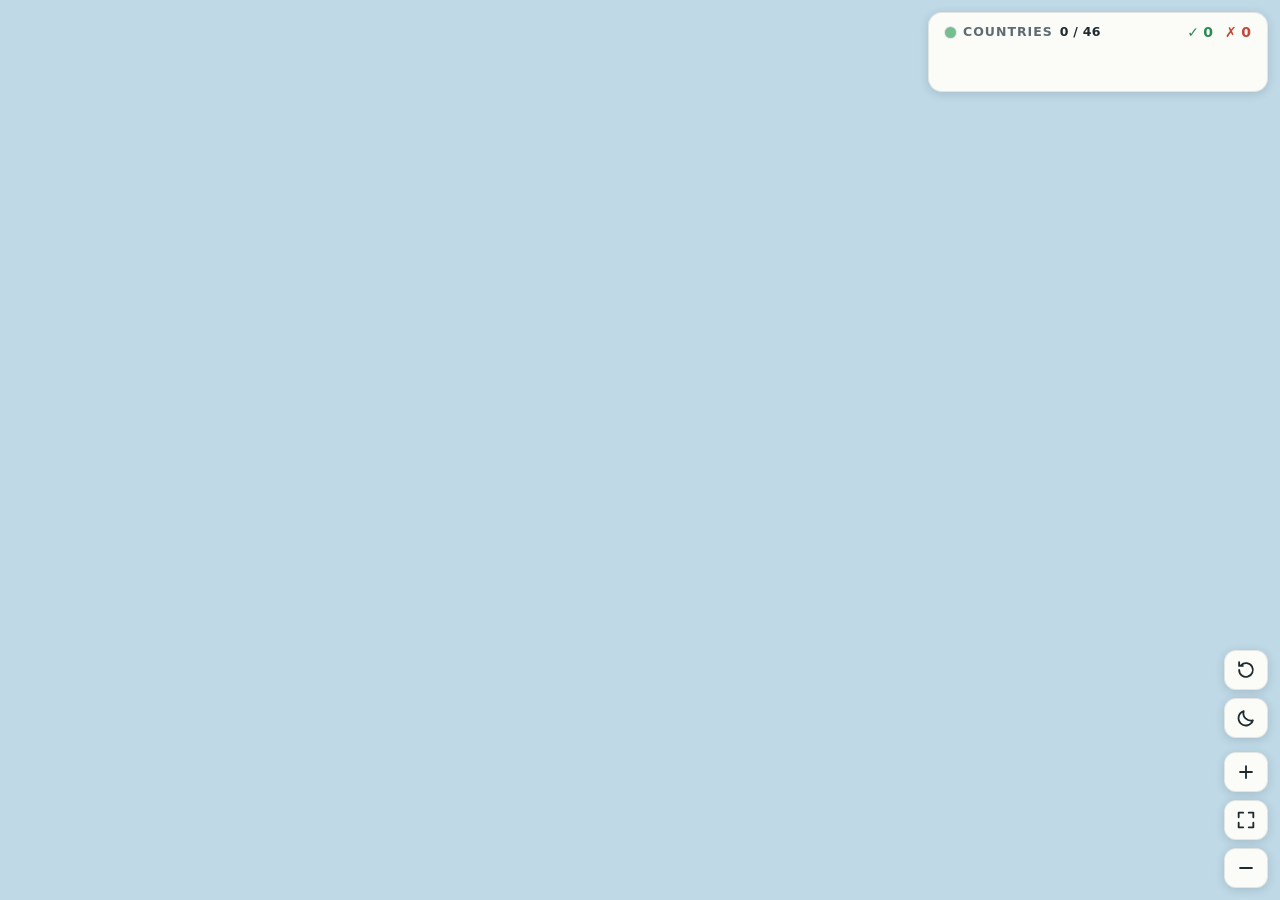
==== images/europe-quiz/site/index.html @ 815c24a9 "europe-quiz: the quiz page Static page on the shared nginx contract: find each country by name, then" ====
<!doctype html>
<html lang="en">
<head>
  <meta charset="utf-8">
  <meta name="viewport" content="width=device-width, initial-scale=1, viewport-fit=cover">
  <title>Europe Quiz · phw</title>
  <meta name="description" content="A map quiz: find Europe's countries by name, then by their capitals.">
  <meta name="color-scheme" content="light dark">
  <meta name="theme-color" content="#bfd9e7">
  <link rel="icon" href="favicon.ico" sizes="32x32">
  <link rel="icon" href="favicon.svg" type="image/svg+xml">
  <link rel="apple-touch-icon" href="apple-touch-icon.png">
  <link rel="stylesheet" href="style.css">
  <script src="theme.js"></script>
  <script type="module" src="main.js"></script>
</head>
<body>
  <div id="map" aria-hidden="true"></div>

  <section id="card" aria-label="Question">
    <div class="card-row">
      <p class="round"><span class="swatch" aria-hidden="true"></span><span id="round">Countries</span> <span id="progress" class="num">0 / 46</span></p>
      <p class="score">
        <span class="ok" title="correct"><span aria-hidden="true">✓</span> <span id="correct" class="num">0</span><span class="sr-only"> correct,</span></span>
        <span class="bad" title="misclicks"><span aria-hidden="true">✗</span> <span id="misses" class="num">0</span><span class="sr-only"> misclicks</span></span>
      </p>
    </div>
    <p id="prompt" aria-live="polite" aria-atomic="true"><span id="prompt-kind" class="sr-only">Find the country:</span> <span id="prompt-text"></span></p>
  </section>

  <p id="toast" role="status"></p>

  <nav id="controls" aria-label="Quiz and map controls">
    <div class="group">
      <button id="reset" class="btn" type="button" aria-label="Reset the quiz">
        <svg class="icon" viewBox="0 0 24 24" aria-hidden="true"><path d="M4.5 12a7.5 7.5 0 1 0 2.2-5.3"/><path d="M4.5 3.5v4h4"/></svg>
        <span class="btn-text">Reset?</span>
      </button>
      <button id="theme" class="btn" type="button" aria-label="Switch to dark theme">
        <svg class="icon icon-moon" viewBox="0 0 24 24" aria-hidden="true"><path d="M19.5 14.5A8 8 0 0 1 9.5 4.5a8 8 0 1 0 10 10z"/></svg>
        <svg class="icon icon-sun" viewBox="0 0 24 24" aria-hidden="true"><circle cx="12" cy="12" r="4"/><path d="M12 2.5v2.5M12 19v2.5M2.5 12H5M19 12h2.5M5.3 5.3l1.8 1.8M16.9 16.9l1.8 1.8M5.3 18.7l1.8-1.8M16.9 7.1l1.8-1.8"/></svg>
      </button>
    </div>
    <div class="group">
      <button id="zoom-out" class="btn" type="button" aria-label="Zoom out">
        <svg class="icon" viewBox="0 0 24 24" aria-hidden="true"><path d="M5.5 12h13"/></svg>
      </button>
      <button id="zoom-fit" class="btn" type="button" aria-label="Show the whole map">
        <svg class="icon" viewBox="0 0 24 24" aria-hidden="true"><path d="M4 9V4h5M20 9V4h-5M4 15v5h5M20 15v5h-5"/></svg>
      </button>
      <button id="zoom-in" class="btn" type="button" aria-label="Zoom in">
        <svg class="icon" viewBox="0 0 24 24" aria-hidden="true"><path d="M5.5 12h13M12 5.5v13"/></svg>
      </button>
    </div>
  </nav>

  <p id="label" aria-live="polite"></p>
  <div id="safe" aria-hidden="true"></div>
  <p class="sr-only">A map quiz of Europe's countries. The first round names a country; find it on the map and click or tap it. The second round names a capital; find the country it is the capital of. Then the rounds start over in a new order. Found countries are coloured, a wrong pick shows the name of the country you picked. Zoom with the buttons, the mouse wheel or a pinch, and drag to move the map; the plus, minus and 0 keys zoom too.</p>
  <noscript><p class="noscript">This map quiz needs JavaScript.</p></noscript>
</body>
</html>
---- images/europe-quiz/site/style.css ----
/* Europe Quiz. Layers, bottom to top: the map (#map: inline SVG, zoomed
   and panned by main.js; the page background is its sea, and the context
   land fades out at the edge of the drawn extent), the question card, the
   controls, and the transient toast and misclick label.

   Two layouts (LANDSCAPE in main.js is the same media query):
   - default (portrait, square-ish): card across the top, controls across
     the bottom; main.js fits the map into the band between them.
   - landscape: card top right, controls in a column bottom right; the map
     uses the full height (at the full view, the card covers only Russia).

   Theme: light tokens on :root, dark tokens for prefers-color-scheme: dark
   unless <html data-theme="light">, and for <html data-theme="dark"> (set
   by theme.js, which also handles the toggle). */

:root {
  color-scheme: light;
  --sea: #bfd9e7;
  --land: #e2ddd1;
  --land-line: #b5ad9e;
  --country: #fbf8f0;
  --country-hover: #efe7d6;
  --border: #7f8b91;
  --a: #74bf8f;
  --a-hover: #62b080;
  --b: #f2b661;
  --b-hover: #e7a74b;
  --pulse: #ffffff;
  --miss: #e35b4b;
  --ring: #33434b;
  --ring-halo: rgba(255, 255, 255, 0.85);
  --fg: #1d2a30;
  --muted: #5d6c73;
  --ok: #2c8a57;
  --bad: #c4473a;
  --panel: rgba(255, 253, 248, 0.93);
  --panel-line: rgba(60, 70, 80, 0.12);
  --shadow: 0 2px 10px rgba(30, 45, 55, 0.16);
  --btn-hover: rgba(255, 255, 255, 1);
  --label-bg: rgba(29, 42, 48, 0.92);
  --label-fg: #ffffff;
  --focus: #2f7fae;
}

@media (prefers-color-scheme: dark) {
  :root:not([data-theme="light"]) {
    color-scheme: dark;
    --sea: #0d1e2a;
    --land: #1a2932;
    --land-line: #2e414c;
    --country: #2b3e48;
    --country-hover: #375058;
    --border: #6b8794;
    --a: #3aa982;
    --a-hover: #48bc93;
    --b: #d49d45;
    --b-hover: #e5b05a;
    --pulse: #f0fff8;
    --miss: #ff7562;
    --ring: #e4eef2;
    --ring-halo: rgba(4, 11, 17, 0.8);
    --fg: #e4eef2;
    --muted: #8ea4ae;
    --ok: #5fd39e;
    --bad: #ff8c7a;
    --panel: rgba(13, 27, 37, 0.9);
    --panel-line: rgba(160, 200, 220, 0.12);
    --shadow: 0 2px 12px rgba(0, 0, 0, 0.45);
    --btn-hover: rgba(24, 46, 60, 1);
    --label-bg: rgba(236, 244, 247, 0.95);
    --label-fg: #0d1e2a;
    --focus: #7cc4e8;
  }
}

:root[data-theme="dark"] {
  color-scheme: dark;
  --sea: #0d1e2a;
  --land: #1a2932;
  --land-line: #2e414c;
  --country: #2b3e48;
  --country-hover: #375058;
  --border: #6b8794;
  --a: #3aa982;
  --a-hover: #48bc93;
  --b: #d49d45;
  --b-hover: #e5b05a;
  --pulse: #f0fff8;
  --miss: #ff7562;
  --ring: #e4eef2;
  --ring-halo: rgba(4, 11, 17, 0.8);
  --fg: #e4eef2;
  --muted: #8ea4ae;
  --ok: #5fd39e;
  --bad: #ff8c7a;
  --panel: rgba(13, 27, 37, 0.9);
  --panel-line: rgba(160, 200, 220, 0.12);
  --shadow: 0 2px 12px rgba(0, 0, 0, 0.45);
  --btn-hover: rgba(24, 46, 60, 1);
  --label-bg: rgba(236, 244, 247, 0.95);
  --label-fg: #0d1e2a;
  --focus: #7cc4e8;
}

html,
body {
  margin: 0;
  height: 100%;
  overflow: hidden;
  background: var(--sea);
  color: var(--fg);
  font: 15px/1.3 system-ui, -apple-system, "Segoe UI", Roboto, sans-serif;
  /* Touches pan and zoom the map: no page scrolling, zooming, selection
     or callouts. */
  touch-action: none;
  -webkit-user-select: none;
  user-select: none;
  -webkit-touch-callout: none;
  -webkit-tap-highlight-color: transparent;
}

p {
  margin: 0;
}

/* ── Map ─────────────────────────────────────────────────────────────── */

#map {
  position: fixed;
  top: 0;
  right: 0;
  bottom: 0;
  left: 0;
}

#map svg {
  position: absolute;
  top: 0;
  left: 0;
  width: 100%;
  height: 100%;
  display: block;
  touch-action: none;
}

#map svg.over {
  cursor: pointer;
}

#map svg.panning {
  cursor: grabbing;
}

/* Strokes keep their width in screen pixels at any zoom. */
#map path,
#map rect,
#map circle {
  vector-effect: non-scaling-stroke;
}

/* Fade at the edge of the drawn extent: land dissolves into the sea. */
#fade {
  pointer-events: none;
}

#fade stop {
  stop-color: var(--sea);
}

.fade-1 {
  stop-opacity: 0.84;
}

.fade-2 {
  stop-opacity: 0.5;
}

.fade-3 {
  stop-opacity: 0.16;
}

.fade-4 {
  stop-opacity: 0;
}

#fade-t {
  fill: url(#fade-gt);
}

#fade-b {
  fill: url(#fade-gb);
}

#fade-l {
  fill: url(#fade-gl);
}

#fade-r {
  fill: url(#fade-gr);
}

#land {
  fill: var(--land);
  stroke: var(--land-line);
  stroke-width: 0.6px;
  stroke-linejoin: round;
  pointer-events: none;
}

/* --fill: the country's resting colour (the blink returns to it). */
#countries path {
  --fill: var(--country);
  fill: var(--fill);
  stroke: var(--border);
  stroke-width: 0.75px;
  stroke-linejoin: round;
}

#countries path.hover {
  --fill: var(--country-hover);
}

#countries path.c1 {
  --fill: var(--a);
}

#countries path.c1.hover {
  --fill: var(--a-hover);
}

#countries path.c2 {
  --fill: var(--b);
}

#countries path.c2.hover {
  --fill: var(--b-hover);
}

/* A correct answer: the new colour fades in from a bright flash. */
#countries path.pulse {
  animation: pulse 0.7s ease-out;
}

/* A misclick: the picked country blinks twice. */
#countries path.flash {
  animation: flash 0.5s linear 2;
}

@keyframes pulse {
  from {
    fill: var(--pulse);
  }
}

@keyframes flash {
  0%,
  55% {
    fill: var(--miss);
  }
  65%,
  100% {
    fill: var(--fill);
  }
}

/* Rings for countries too small to tap at the full view (main.js hides a
   ring once its country is big enough on screen). The hit area is larger
   than the ring and handled in main.js. */
#markers {
  pointer-events: none;
}

#markers .off {
  display: none;
}

.marker-halo {
  fill: none;
  stroke: var(--ring-halo);
  stroke-width: 4px;
}

.marker {
  fill: var(--country);
  fill-opacity: 0;
  stroke: var(--ring);
  stroke-width: 1.5px;
}

.marker.c1 {
  fill: var(--a);
  fill-opacity: 1;
}

.marker.c2 {
  fill: var(--b);
  fill-opacity: 1;
}

.marker.hover {
  stroke-width: 2.5px;
}

.marker.flash {
  animation: flash-ring 0.5s linear 2;
}

@keyframes flash-ring {
  0%,
  55% {
    fill: var(--miss);
    fill-opacity: 1;
    stroke: var(--miss);
  }
}

/* ── Question card ───────────────────────────────────────────────────── */

#card,
#controls,
#toast {
  position: fixed;
  left: 50%;
  transform: translateX(-50%);
  width: min(520px, calc(100% - 24px - env(safe-area-inset-left, 0px) - env(safe-area-inset-right, 0px)));
  box-sizing: border-box;
}

#card {
  top: calc(env(safe-area-inset-top, 0px) + 10px);
  padding: 9px 16px 10px;
  border-radius: 14px;
  background: var(--panel);
  border: 1px solid var(--panel-line);
  box-shadow: var(--shadow);
  -webkit-backdrop-filter: blur(8px);
  backdrop-filter: blur(8px);
}

.card-row {
  display: flex;
  align-items: center;
  justify-content: space-between;
  gap: 12px;
  height: 20px;
}

.round {
  display: flex;
  align-items: center;
  gap: 7px;
  font-size: 12.5px;
  font-weight: 650;
  letter-spacing: 0.08em;
  text-transform: uppercase;
  color: var(--muted);
  white-space: nowrap;
}

.swatch {
  width: 11px;
  height: 11px;
  border-radius: 50%;
  background: var(--a);
  box-shadow: 0 0 0 1px var(--panel-line);
}

:root[data-round="capitals"] .swatch {
  background: var(--b);
}

#progress {
  color: var(--fg);
  letter-spacing: 0.02em;
}

.score {
  display: flex;
  gap: 12px;
  font-size: 14px;
  white-space: nowrap;
}

.ok {
  color: var(--ok);
}

.bad {
  color: var(--bad);
}

.num {
  font-weight: 650;
  font-variant-numeric: tabular-nums;
}

#prompt {
  height: 36px;
  margin-top: 3px;
  font-size: clamp(21px, 5.8vw, 28px);
  line-height: 36px;
  font-weight: 700;
  letter-spacing: -0.005em;
  white-space: nowrap;
  overflow: hidden;
  text-overflow: ellipsis;
}

/* ── Toast and misclick label ────────────────────────────────────────── */

#toast {
  top: calc(env(safe-area-inset-top, 0px) + 10px + 82px);
  width: auto;
  max-width: min(480px, calc(100% - 40px));
  padding: 7px 14px;
  border-radius: 10px;
  background: var(--panel);
  border: 1px solid var(--panel-line);
  box-shadow: var(--shadow);
  font-size: 14px;
  text-align: center;
  opacity: 0;
  visibility: hidden;
  pointer-events: none;
  transition: opacity 0.25s, visibility 0s 0.25s;
}

#toast.show {
  opacity: 1;
  visibility: visible;
  transition: opacity 0.25s;
}

#label {
  position: fixed;
  top: 0;
  left: 0;
  max-width: calc(100vw - 16px);
  padding: 5px 11px;
  border-radius: 8px;
  background: var(--label-bg);
  color: var(--label-fg);
  font-size: 15px;
  font-weight: 600;
  white-space: nowrap;
  overflow: hidden;
  text-overflow: ellipsis;
  box-shadow: var(--shadow);
  opacity: 0;
  visibility: hidden;
  pointer-events: none;
  transition: opacity 0.2s, visibility 0s 0.2s;
}

#label.show {
  opacity: 1;
  visibility: visible;
  transition: opacity 0.12s;
}

/* ── Controls ────────────────────────────────────────────────────────── */

#controls {
  bottom: calc(env(safe-area-inset-bottom, 0px) + 12px);
  display: flex;
  justify-content: space-between;
  pointer-events: none;
}

.group {
  display: flex;
  gap: 8px;
}

.btn {
  display: inline-flex;
  align-items: center;
  justify-content: center;
  gap: 6px;
  min-width: 44px;
  height: 44px;
  padding: 0 10px;
  border: 1px solid var(--panel-line);
  border-radius: 12px;
  background: var(--panel);
  box-shadow: var(--shadow);
  color: var(--fg);
  font: inherit;
  font-weight: 650;
  cursor: pointer;
  pointer-events: auto;
  touch-action: manipulation;
  -webkit-backdrop-filter: blur(8px);
  backdrop-filter: blur(8px);
}

.btn:hover {
  background: var(--btn-hover);
}

.btn:focus-visible {
  outline: 2px solid var(--focus);
  outline-offset: 2px;
}

/* Zoom limit reached (aria-disabled keeps the button focusable). */
.btn[aria-disabled="true"] {
  opacity: 0.45;
  cursor: default;
}

.btn[aria-disabled="true"]:hover {
  background: var(--panel);
}

.icon {
  width: 22px;
  height: 22px;
  flex: none;
  fill: none;
  stroke: currentColor;
  stroke-width: 2;
  stroke-linecap: round;
  stroke-linejoin: round;
}

.icon-sun,
:root[data-theme="dark"] .icon-moon {
  display: none;
}

:root[data-theme="dark"] .icon-sun {
  display: block;
}

.btn-text {
  display: none;
}

/* Reset asks once: the first press arms it for a few seconds. */
#reset.armed {
  color: var(--bad);
  border-color: currentColor;
}

#reset.armed .btn-text {
  display: inline;
}

@media (pointer: fine) {
  .btn {
    min-width: 40px;
    height: 40px;
  }
}

/* ── Landscape ───────────────────────────────────────────────────────── */

@media (min-aspect-ratio: 4/3) {
  #card,
  #toast {
    left: auto;
    right: calc(env(safe-area-inset-right, 0px) + 12px);
    transform: none;
    width: min(340px, 36vw);
  }

  #card {
    top: calc(env(safe-area-inset-top, 0px) + 12px);
  }

  #prompt {
    font-size: clamp(19px, 2.4vw, 26px);
  }

  #toast {
    top: calc(env(safe-area-inset-top, 0px) + 12px + 82px);
    max-width: none;
  }

  #controls {
    left: auto;
    right: calc(env(safe-area-inset-right, 0px) + 12px);
    transform: none;
    width: auto;
    flex-direction: column;
    align-items: flex-end;
    gap: 14px;
  }

  .group {
    flex-direction: column;
    align-items: flex-end;
  }

  .group:last-child {
    flex-direction: column-reverse;
  }
}

/* ── Reduced motion: no transitions, no pulse; a misclick is a steady
   highlight instead of a blink (main.js removes it with the label). ── */

@media (prefers-reduced-motion: reduce) {
  #toast,
  #toast.show,
  #label,
  #label.show {
    transition: none;
  }

  #countries path.pulse {
    animation: none;
  }

  #countries path.flash {
    animation: none;
    fill: var(--miss);
  }

  .marker.flash {
    animation: none;
    fill: var(--miss);
    fill-opacity: 1;
    stroke: var(--miss);
  }
}

/* ── Misc ────────────────────────────────────────────────────────────── */

/* Safe-area insets (notches, home indicator), read by main.js. */
#safe {
  position: fixed;
  top: 0;
  left: 0;
  width: 0;
  height: 0;
  padding: env(safe-area-inset-top, 0px) env(safe-area-inset-right, 0px)
    env(safe-area-inset-bottom, 0px) env(safe-area-inset-left, 0px);
  visibility: hidden;
  pointer-events: none;
}

.noscript {
  position: fixed;
  top: 50%;
  left: 0;
  right: 0;
  text-align: center;
}

.sr-only {
  position: absolute;
  width: 1px;
  height: 1px;
  margin: -1px;
  padding: 0;
  overflow: hidden;
  clip: rect(0 0 0 0);
  white-space: nowrap;
  border: 0;
}
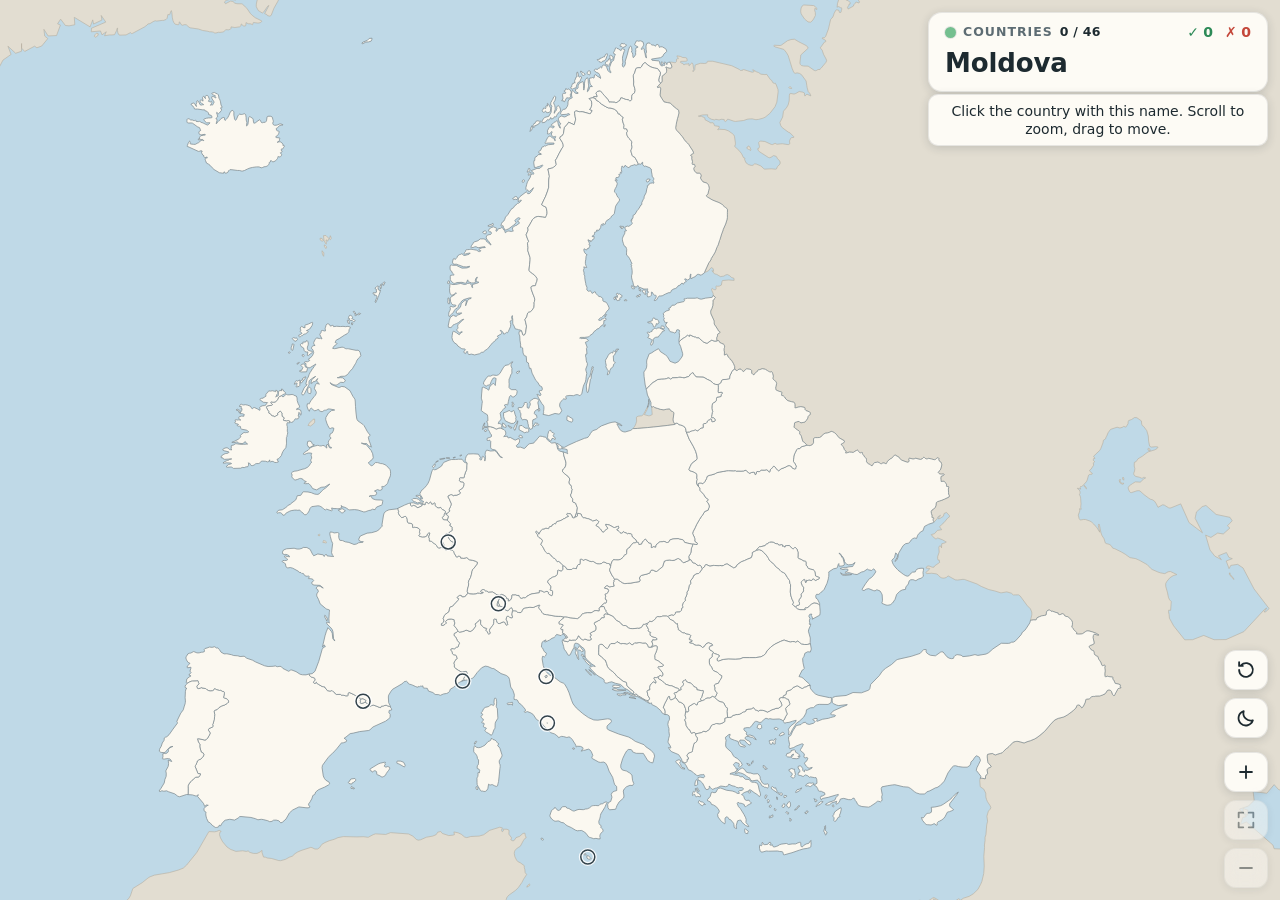
==== commit d6df00dd: "europe-quiz: review fixes (rings, pointers, reset, ctrl-wheel, seed) - Rings no longer swallow neigh" ====
--- a/images/europe-quiz/site/index.html
+++ b/images/europe-quiz/site/index.html
@@ -56,7 +56,7 @@
 
   <p id="label" aria-live="polite"></p>
   <div id="safe" aria-hidden="true"></div>
-  <p class="sr-only">A map quiz of Europe's countries. The first round names a country; find it on the map and click or tap it. The second round names a capital; find the country it is the capital of. Then the rounds start over in a new order. Found countries are coloured, a wrong pick shows the name of the country you picked. Zoom with the buttons, the mouse wheel or a pinch, and drag to move the map; the plus, minus and 0 keys zoom too.</p>
+  <p class="sr-only">A map quiz of Europe's countries, played by clicking or tapping on the map: answering needs a mouse, touch or pen, there is no keyboard way to pick a country. The first round names a country; click or tap it on the map. The second round names a capital; pick the country it is the capital of. Then the rounds start over in a new order. Found countries are coloured, a wrong pick shows the name of the country you picked. Zoom with the buttons, the mouse wheel or a pinch, and drag to move the map; the plus, minus and 0 keys zoom and the arrow keys move the map.</p>
   <noscript><p class="noscript">This map quiz needs JavaScript.</p></noscript>
 </body>
 </html>
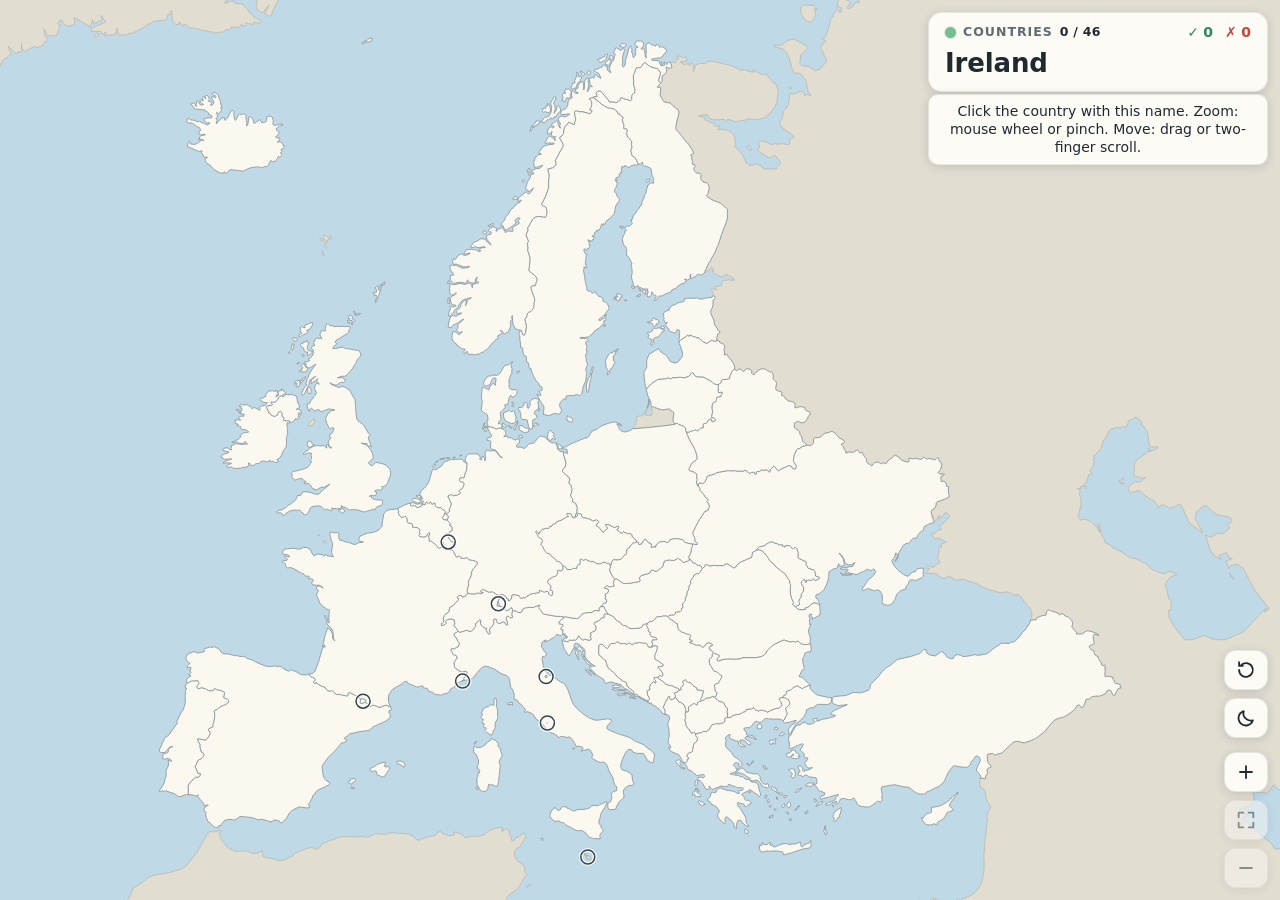
==== commit d4fb5f74: "europe-quiz: trackpad two-finger scroll pans, mouse wheel zooms A plain wheel over the map is classi" ====
--- a/images/europe-quiz/site/index.html
+++ b/images/europe-quiz/site/index.html
@@ -56,7 +56,7 @@
 
   <p id="label" aria-live="polite"></p>
   <div id="safe" aria-hidden="true"></div>
-  <p class="sr-only">A map quiz of Europe's countries, played by clicking or tapping on the map: answering needs a mouse, touch or pen, there is no keyboard way to pick a country. The first round names a country; click or tap it on the map. The second round names a capital; pick the country it is the capital of. Then the rounds start over in a new order. Found countries are coloured, a wrong pick shows the name of the country you picked. Zoom with the buttons, the mouse wheel or a pinch, and drag to move the map; the plus, minus and 0 keys zoom and the arrow keys move the map.</p>
+  <p class="sr-only">A map quiz of Europe's countries, played by clicking or tapping on the map: answering needs a mouse, touch or pen, there is no keyboard way to pick a country. The first round names a country; click or tap it on the map. The second round names a capital; pick the country it is the capital of. Then the rounds start over in a new order. Found countries are coloured, a wrong pick shows the name of the country you picked. Zoom with the buttons, a mouse wheel or a pinch; move the map by dragging it or with a two-finger scroll on a trackpad; the plus, minus and 0 keys zoom and the arrow keys move the map.</p>
   <noscript><p class="noscript">This map quiz needs JavaScript.</p></noscript>
 </body>
 </html>
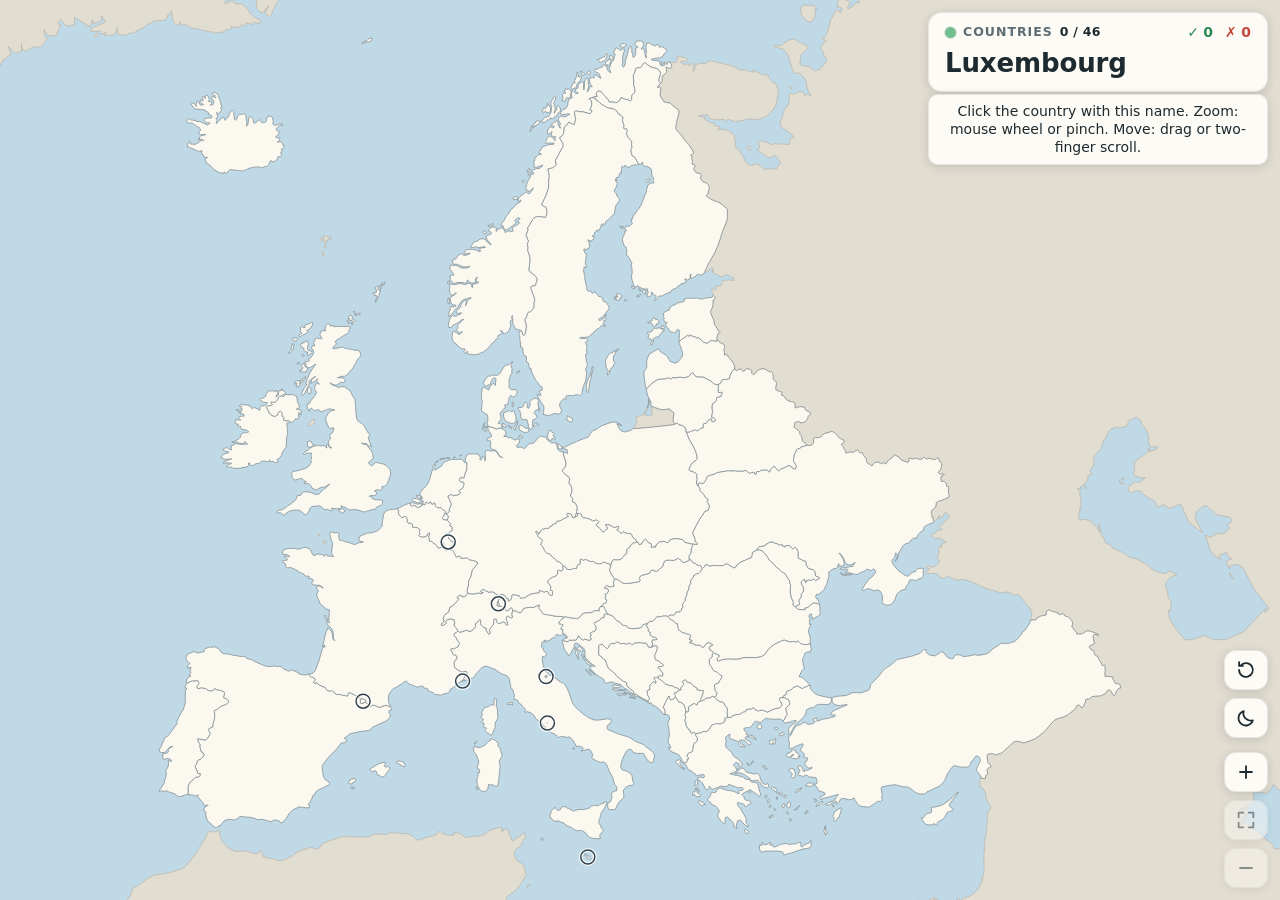
==== commit 4ce7e7a0: "map-quiz: shared engine, europe-quiz switched over The quiz engine (main.js, quiz.js, wheel.js, them" ====
--- a/images/europe-quiz/site/index.html
+++ b/images/europe-quiz/site/index.html
@@ -1,5 +1,5 @@
 <!doctype html>
-<html lang="en">
+<html lang="en" data-quiz="europe-quiz">
 <head>
   <meta charset="utf-8">
   <meta name="viewport" content="width=device-width, initial-scale=1, viewport-fit=cover">
--- a/images/europe-quiz/site/style.css
+++ b/images/europe-quiz/site/style.css
@@ -1,13 +1,19 @@
-/* Europe Quiz. Layers, bottom to top: the map (#map: inline SVG, zoomed
-   and panned by main.js; the page background is its sea, and the context
-   land fades out at the edge of the drawn extent), the question card, the
-   controls, and the transient toast and misclick label.
+/* Map quiz. Layers, bottom to top: the map (#map: inline SVG, zoomed and
+   panned by main.js; the page background is its sea, and the context land
+   fades out at the edge of the drawn extent), the question card, the
+   controls, the optional attribution line, and the transient toast and
+   misclick label.
+   Shared map-quiz engine file: the source is shared/map-quiz/site/, images
+   get byte-identical copies (python3 shared/sync.py). Edit the source; an
+   image overrides tokens (colours) in a stylesheet of its own, linked after
+   this one.
 
    Two layouts (LANDSCAPE in main.js is the same media query):
    - default (portrait, square-ish): card across the top, controls across
      the bottom; main.js fits the map into the band between them.
    - landscape: card top right, controls in a column bottom right; the map
-     uses the full height (at the full view, the card covers only Russia).
+     uses the full height (at the full view the card covers a corner of it:
+     keep that corner to context land, as Russia in europe-quiz).
 
    Theme: light tokens on :root, dark tokens for prefers-color-scheme: dark
    unless <html data-theme="light">, and for <html data-theme="dark"> (set
@@ -18,8 +24,8 @@
   --sea: #bfd9e7;
   --land: #e2ddd1;
   --land-line: #b5ad9e;
-  --country: #fbf8f0;
-  --country-hover: #efe7d6;
+  --region: #fbf8f0;
+  --region-hover: #efe7d6;
   --border: #7f8b91;
   --a: #74bf8f;
   --a-hover: #62b080;
@@ -40,6 +46,8 @@
   --label-bg: rgba(29, 42, 48, 0.92);
   --label-fg: #ffffff;
   --focus: #2f7fae;
+  --water: var(--sea); /* overlays (rivers, lakes) … */
+  --overlay-stroke: 0; /* … and their outline, map units */
 }
 
 @media (prefers-color-scheme: dark) {
@@ -48,8 +56,8 @@
     --sea: #0d1e2a;
     --land: #1a2932;
     --land-line: #2e414c;
-    --country: #2b3e48;
-    --country-hover: #375058;
+    --region: #2b3e48;
+    --region-hover: #375058;
     --border: #6b8794;
     --a: #3aa982;
     --a-hover: #48bc93;
@@ -78,8 +86,8 @@
   --sea: #0d1e2a;
   --land: #1a2932;
   --land-line: #2e414c;
-  --country: #2b3e48;
-  --country-hover: #375058;
+  --region: #2b3e48;
+  --region-hover: #375058;
   --border: #6b8794;
   --a: #3aa982;
   --a-hover: #48bc93;
@@ -199,6 +207,23 @@
   fill: url(#fade-gr);
 }
 
+/* Overlays (map.svg's #overlays, e.g. rivers): above the regions, never
+   hit: clicks and hover go to what lies beneath. Fill and an outline of
+   the same colour, its width in map units (it scales with the map, so it
+   closes the same gaps, e.g. under bridges, at any zoom): --water and
+   --overlay-stroke, both per image; style one overlay by its id. */
+#overlays {
+  pointer-events: none;
+}
+
+#overlays path {
+  fill: var(--water);
+  stroke: var(--water);
+  stroke-width: var(--overlay-stroke);
+  stroke-linejoin: round;
+  vector-effect: none;
+}
+
 #land {
   fill: var(--land);
   stroke: var(--land-line);
@@ -207,42 +232,43 @@
   pointer-events: none;
 }
 
-/* --fill: the country's resting colour (the blink returns to it). */
-#countries path {
-  --fill: var(--country);
+/* Regions (main.js adds class "regions" to their group in map.svg).
+   --fill: the region's resting colour (the blink returns to it). */
+.regions path {
+  --fill: var(--region);
   fill: var(--fill);
   stroke: var(--border);
   stroke-width: 0.75px;
   stroke-linejoin: round;
 }
 
-#countries path.hover {
-  --fill: var(--country-hover);
-}
-
-#countries path.c1 {
+.regions path.hover {
+  --fill: var(--region-hover);
+}
+
+.regions path.c1 {
   --fill: var(--a);
 }
 
-#countries path.c1.hover {
+.regions path.c1.hover {
   --fill: var(--a-hover);
 }
 
-#countries path.c2 {
+.regions path.c2 {
   --fill: var(--b);
 }
 
-#countries path.c2.hover {
+.regions path.c2.hover {
   --fill: var(--b-hover);
 }
 
 /* A correct answer: the new colour fades in from a bright flash. */
-#countries path.pulse {
+.regions path.pulse {
   animation: pulse 0.7s ease-out;
 }
 
-/* A misclick: the picked country blinks twice. */
-#countries path.flash {
+/* A misclick: the picked region blinks twice. */
+.regions path.flash {
   animation: flash 0.5s linear 2;
 }
 
@@ -263,8 +289,8 @@
   }
 }
 
-/* Rings for countries too small to tap at the full view (main.js hides a
-   ring once its country is big enough on screen). The hit area is larger
+/* Rings for regions too small to tap at the full view (main.js hides a
+   ring once its region is big enough on screen). The hit area is larger
    than the ring and handled in main.js. */
 #markers {
   pointer-events: none;
@@ -281,7 +307,7 @@
 }
 
 .marker {
-  fill: var(--country);
+  fill: var(--region);
   fill-opacity: 0;
   stroke: var(--ring);
   stroke-width: 1.5px;
@@ -365,7 +391,8 @@
   box-shadow: 0 0 0 1px var(--panel-line);
 }
 
-:root[data-round="capitals"] .swatch {
+/* Odd rounds colour with B (main.js). */
+.swatch.b {
   background: var(--b);
 }
 
@@ -456,6 +483,33 @@
   opacity: 1;
   visibility: visible;
   transition: opacity 0.12s;
+}
+
+/* ── Attribution (optional: config.attribution) ──────────────────────── */
+
+/* Portrait: a line under the controls, which move up to make room.
+   Landscape (below): the bottom-left corner, clear of the controls column. */
+#attribution {
+  position: fixed;
+  left: 50%;
+  bottom: calc(env(safe-area-inset-bottom, 0px) + 5px);
+  transform: translateX(-50%);
+  max-width: calc(100% - 24px - env(safe-area-inset-left, 0px) - env(safe-area-inset-right, 0px));
+  box-sizing: border-box;
+  padding: 1px 7px;
+  border-radius: 6px;
+  background: var(--panel);
+  color: var(--muted);
+  font-size: 11px;
+  line-height: 15px;
+  white-space: nowrap;
+  overflow: hidden;
+  text-overflow: ellipsis;
+  pointer-events: none;
+}
+
+:root.has-attribution #controls {
+  bottom: calc(env(safe-area-inset-bottom, 0px) + 28px);
 }
 
 /* ── Controls ────────────────────────────────────────────────────────── */
@@ -596,6 +650,18 @@
   .group:last-child {
     flex-direction: column-reverse;
   }
+
+  #attribution {
+    left: calc(env(safe-area-inset-left, 0px) + 12px);
+    bottom: calc(env(safe-area-inset-bottom, 0px) + 12px);
+    transform: none;
+    /* the controls column: 12 px margin, up to 44 px buttons, a gap */
+    max-width: calc(100% - 88px - env(safe-area-inset-left, 0px) - env(safe-area-inset-right, 0px));
+  }
+
+  :root.has-attribution #controls {
+    bottom: calc(env(safe-area-inset-bottom, 0px) + 12px);
+  }
 }
 
 /* ── Reduced motion: no transitions, no pulse; a misclick is a steady
@@ -609,11 +675,11 @@
     transition: none;
   }
 
-  #countries path.pulse {
+  .regions path.pulse {
     animation: none;
   }
 
-  #countries path.flash {
+  .regions path.flash {
     animation: none;
     fill: var(--miss);
   }
